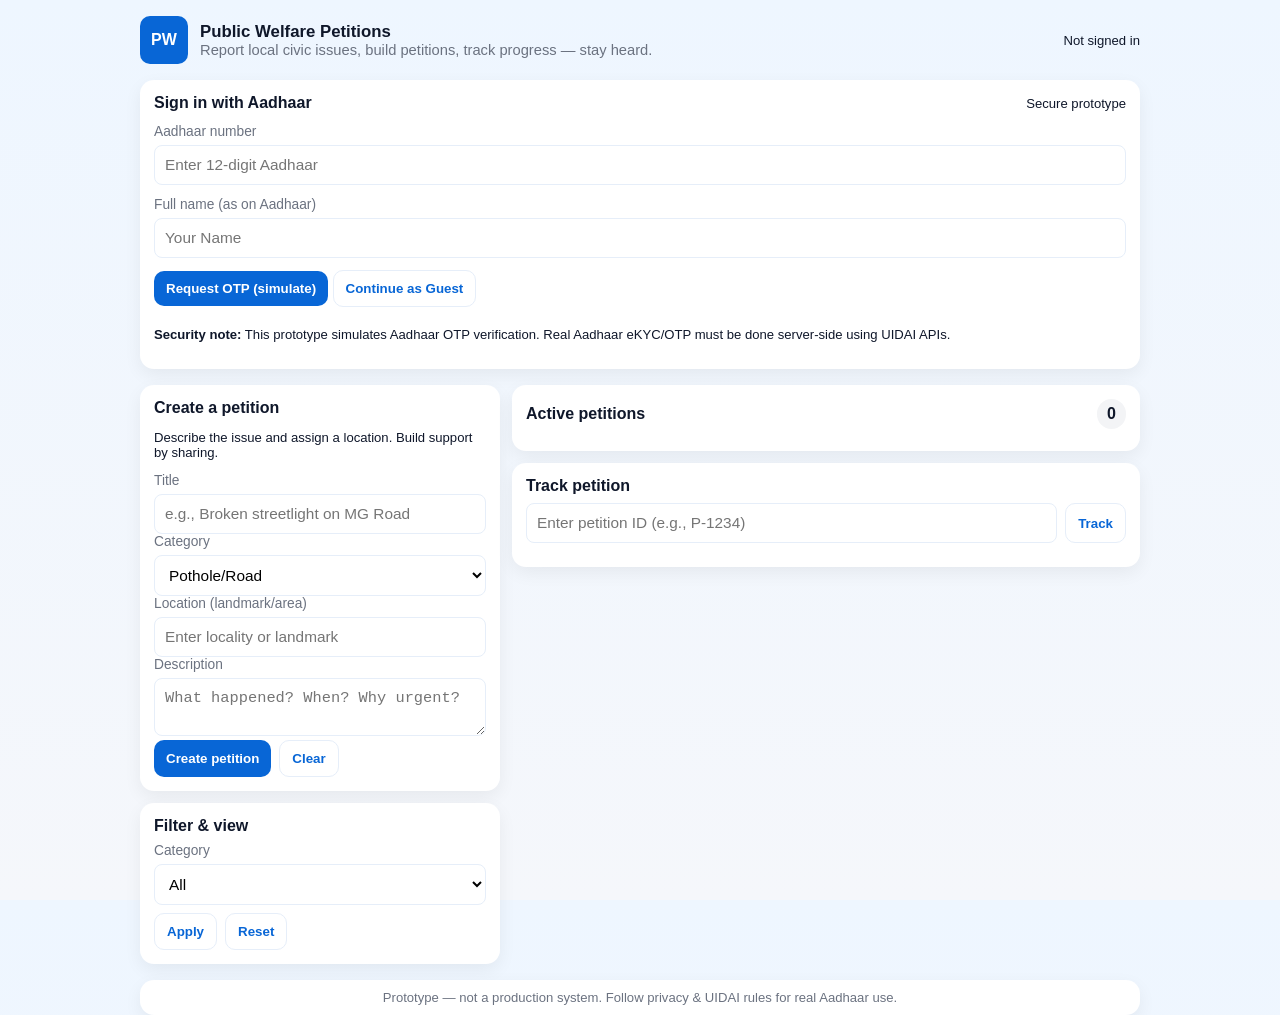
==== index.html @ dac9bf45 "Add files via upload" ====
<!doctype html>
<html lang="en">
<head>
  <meta charset="utf-8" />
  <meta name="viewport" content="width=device-width,initial-scale=1" />
  <title>Public Welfare Petitions — Prototype</title>
  <link rel="stylesheet" href="style.css" />
</head>
<body>
  <div class="app">
    <header>
      <div class="brand">
        <div class="logo">PW</div>
        <div>
          <h1>Public Welfare Petitions</h1>
          <p class="lead">Report local civic issues, build petitions, track progress — stay heard.</p>
        </div>
      </div>
      <div id="userPanel" class="muted small">Not signed in</div>
    </header>

    <!-- ---------- AUTH CARD ---------- -->
    <section class="card auth" id="authCard">
      <div style="display:flex;justify-content:space-between;align-items:center">
        <strong>Sign in with Aadhaar</strong>
        <span class="muted small">Secure prototype</span>
      </div>

      <div class="group">
        <label for="aadhaar">Aadhaar number</label>
        <input id="aadhaar" type="text" inputmode="numeric" maxlength="12" placeholder="Enter 12-digit Aadhaar" />
      </div>

      <div class="group">
        <label for="fullName">Full name (as on Aadhaar)</label>
        <input id="fullName" type="text" placeholder="Your Name" />
      </div>

      <div class="row">
        <button id="startVerify">Request OTP (simulate)</button>
        <button id="continueGuest" class="btn-ghost">Continue as Guest</button>
      </div>

      <p class="muted small" style="margin-top:8px">
        <strong>Security note:</strong> This prototype simulates Aadhaar OTP verification. Real Aadhaar eKYC/OTP must be done server-side using UIDAI APIs.
      </p>
    </section>

    <!-- ---------- MAIN GRID: Left = controls, Right = petitions ---------- -->
    <div class="main-grid">
      <!-- Left column: Create petition & filters -->
      <aside>
        <div class="card">
          <strong>Create a petition</strong>
          <p class="muted small">Describe the issue and assign a location. Build support by sharing.</p>

          <form id="petitionForm">
            <div class="group">
              <label for="title">Title</label>
              <input id="title" type="text" required placeholder="e.g., Broken streetlight on MG Road" />
            </div>
            <div class="group">
              <label for="category">Category</label>
              <select id="category">
                <option>Pothole/Road</option>
                <option>Streetlight</option>
                <option>Garbage</option>
                <option>Public Transport</option>
                <option>Water/Sewerage</option>
                <option>Other</option>
              </select>
            </div>
            <div class="group">
              <label for="location">Location (landmark/area)</label>
              <input id="location" type="text" placeholder="Enter locality or landmark" />
            </div>
            <div class="group">
              <label for="description">Description</label>
              <textarea id="description" placeholder="What happened? When? Why urgent?"></textarea>
            </div>

            <div style="display:flex;gap:8px">
              <button type="submit">Create petition</button>
              <button type="button" class="btn-ghost" id="clearForm">Clear</button>
            </div>
          </form>
        </div>

        <div class="card" style="margin-top:12px">
          <strong>Filter & view</strong>
          <div style="margin-top:8px">
            <label for="filterCategory">Category</label>
            <select id="filterCategory">
              <option value="">All</option>
              <option>Pothole/Road</option>
              <option>Streetlight</option>
              <option>Garbage</option>
              <option>Public Transport</option>
              <option>Water/Sewerage</option>
              <option>Other</option>
            </select>
          </div>
          <div style="margin-top:8px;display:flex;gap:8px">
            <button id="applyFilter" class="btn-ghost">Apply</button>
            <button id="resetFilter" class="btn-ghost">Reset</button>
          </div>
        </div>
      </aside>

      <!-- Right column: petitions -->
      <main>
        <div class="card">
          <div style="display:flex;align-items:center;gap:8px;margin-bottom:8px">
            <strong>Active petitions</strong>
            <div class="pill right" id="totalCount">0</div>
          </div>
          <div id="petitionList" style="display:grid;gap:10px"></div>
        </div>

        <div class="card" style="margin-top:12px">
          <strong>Track petition</strong>
          <div style="display:flex;gap:8px;margin-top:8px">
            <input id="trackId" type="text" placeholder="Enter petition ID (e.g., P-1234)" />
            <button id="trackBtn" class="btn-ghost">Track</button>
          </div>
          <div id="trackResult" style="margin-top:10px" class="muted small"></div>
        </div>
      </main>
    </div>

    <div class="footer card">Prototype — not a production system. Follow privacy & UIDAI rules for real Aadhaar use.</div>
  </div>

  <!-- Modal: OTP (simulated) -->
  <div id="otpModal" class="modal-backdrop">
    <div class="modal">
      <strong>Enter OTP</strong>
      <p class="muted small">We sent a 6-digit OTP to the mobile linked with Aadhaar (simulation).</p>
      <div style="margin-top:8px">
        <input id="otpInput" maxlength="6" placeholder="123456" />
      </div>
      <div style="display:flex;gap:8px;margin-top:10px">
        <button id="confirmOtp">Confirm</button>
        <button id="cancelOtp" class="btn-ghost">Cancel</button>
      </div>
    </div>
  </div>

  <script src="script.js"></script>
</body>
</html>
---- style.css ----
:root{
  --bg:#f5f7fb;
  --card:#ffffff;
  --accent:#0866d6;
  --muted:#6b7280;
}
*{box-sizing:border-box}
html,body{height:100%;margin:0;font-family:Inter,Arial,sans-serif}
body{background:linear-gradient(180deg,#eef6ff 0%,var(--bg) 100%);padding:16px;color:#0f172a}
.app{max-width:1000px;margin:0 auto;display:grid;gap:16px}
header{display:flex;align-items:center;justify-content:space-between}
.brand{display:flex;gap:12px;align-items:center}
.logo{width:48px;height:48px;border-radius:10px;background:var(--accent);display:flex;align-items:center;justify-content:center;color:white;font-weight:700}
h1{font-size:1.05rem;margin:0}
p.lead{margin:0;color:var(--muted);font-size:.92rem}
.card{background:var(--card);border-radius:14px;padding:14px;box-shadow:0 6px 18px rgba(2,6,23,0.06)}
.auth{display:grid;gap:12px}
label{font-size:.86rem;color:var(--muted);margin-bottom:6px;display:block}
input, textarea, select{width:100%;padding:10px;border-radius:8px;border:1px solid #e6eef9;background:transparent;font-size:.96rem}
button{cursor:pointer;border:0;background:var(--accent);color:white;padding:10px 12px;border-radius:10px;font-weight:600}
.btn-ghost{background:transparent;border:1px solid #e6eef9;color:var(--accent)}
.main-grid{display:grid;gap:12px}
@media(min-width:880px){.main-grid{grid-template-columns:360px 1fr}}
.petition{display:flex;gap:12px;align-items:flex-start;padding:10px;border:1px solid #eef4ff;border-radius:10px}
.petition h3{margin:.1rem 0;font-size:1rem}
.petition .meta{font-size:.82rem;color:var(--muted)}
.status{padding:6px 8px;border-radius:999px;font-weight:700;font-size:.78rem}
.status.open{background:#ecfdf5;color:#059669}
.status.inprogress{background:#fef3c7;color:#b45309}
.status.resolved{background:#d1fae5;color:#065f46}
.small{font-size:.82rem}
.right{margin-left:auto}
.pill{display:inline-block;padding:6px 10px;border-radius:999px;background:#f3f4f6;font-weight:600}
.footer{text-align:center;color:var(--muted);font-size:.82rem;padding:10px 4px}
.modal-backdrop{position:fixed;inset:0;background:rgba(2,6,23,0.45);display:none;align-items:center;justify-content:center;padding:20px;z-index:999}
.modal{background:var(--card);padding:18px;border-radius:12px;max-width:420px;width:100%}
.show{display:flex}
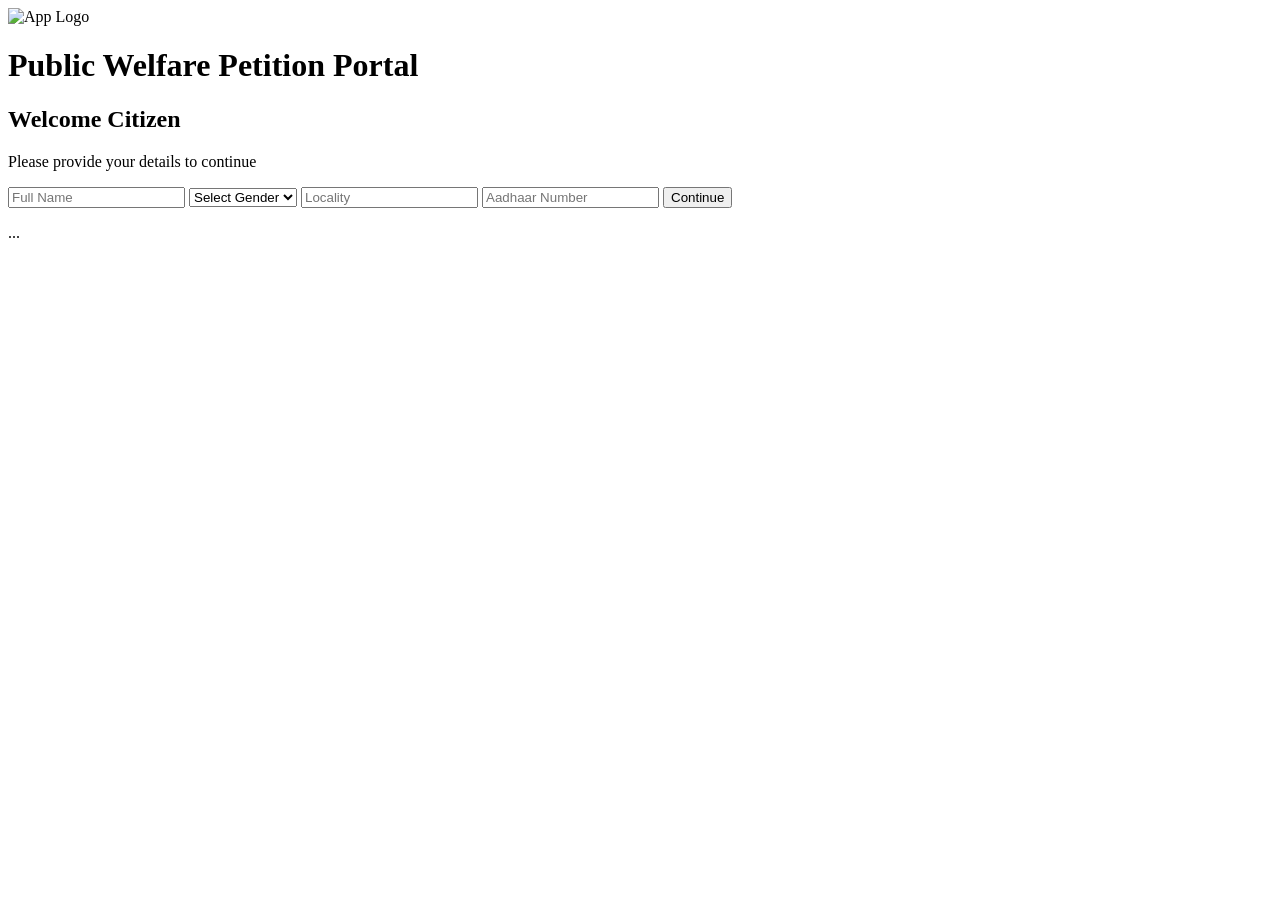
==== commit 5f9383e1: "index.html" ====
--- a/index.html
+++ b/index.html
@@ -1,151 +1,42 @@
-<!doctype html>
+<!DOCTYPE html>
 <html lang="en">
 <head>
-  <meta charset="utf-8" />
-  <meta name="viewport" content="width=device-width,initial-scale=1" />
-  <title>Public Welfare Petitions — Prototype</title>
-  <link rel="stylesheet" href="style.css" />
+  <meta charset="UTF-8">
+  <meta name="viewport" content="width=device-width, initial-scale=1.0">
+  <title>Public Welfare Petition</title>
+  <link rel="stylesheet" href="styles.css">
 </head>
 <body>
-  <div class="app">
-    <header>
-      <div class="brand">
-        <div class="logo">PW</div>
-        <div>
-          <h1>Public Welfare Petitions</h1>
-          <p class="lead">Report local civic issues, build petitions, track progress — stay heard.</p>
-        </div>
-      </div>
-      <div id="userPanel" class="muted small">Not signed in</div>
-    </header>
+  <!-- App Header with Logo -->
+  <header>
+    <img src="nagrikmanch.png" alt="App Logo" class="app-logo">
+    <h1>Public Welfare Petition Portal</h1>
+  </header>
 
-    <!-- ---------- AUTH CARD ---------- -->
-    <section class="card auth" id="authCard">
-      <div style="display:flex;justify-content:space-between;align-items:center">
-        <strong>Sign in with Aadhaar</strong>
-        <span class="muted small">Secure prototype</span>
-      </div>
-
-      <div class="group">
-        <label for="aadhaar">Aadhaar number</label>
-        <input id="aadhaar" type="text" inputmode="numeric" maxlength="12" placeholder="Enter 12-digit Aadhaar" />
-      </div>
-
-      <div class="group">
-        <label for="fullName">Full name (as on Aadhaar)</label>
-        <input id="fullName" type="text" placeholder="Your Name" />
-      </div>
-
-      <div class="row">
-        <button id="startVerify">Request OTP (simulate)</button>
-        <button id="continueGuest" class="btn-ghost">Continue as Guest</button>
-      </div>
-
-      <p class="muted small" style="margin-top:8px">
-        <strong>Security note:</strong> This prototype simulates Aadhaar OTP verification. Real Aadhaar eKYC/OTP must be done server-side using UIDAI APIs.
-      </p>
-    </section>
-
-    <!-- ---------- MAIN GRID: Left = controls, Right = petitions ---------- -->
-    <div class="main-grid">
-      <!-- Left column: Create petition & filters -->
-      <aside>
-        <div class="card">
-          <strong>Create a petition</strong>
-          <p class="muted small">Describe the issue and assign a location. Build support by sharing.</p>
-
-          <form id="petitionForm">
-            <div class="group">
-              <label for="title">Title</label>
-              <input id="title" type="text" required placeholder="e.g., Broken streetlight on MG Road" />
-            </div>
-            <div class="group">
-              <label for="category">Category</label>
-              <select id="category">
-                <option>Pothole/Road</option>
-                <option>Streetlight</option>
-                <option>Garbage</option>
-                <option>Public Transport</option>
-                <option>Water/Sewerage</option>
-                <option>Other</option>
-              </select>
-            </div>
-            <div class="group">
-              <label for="location">Location (landmark/area)</label>
-              <input id="location" type="text" placeholder="Enter locality or landmark" />
-            </div>
-            <div class="group">
-              <label for="description">Description</label>
-              <textarea id="description" placeholder="What happened? When? Why urgent?"></textarea>
-            </div>
-
-            <div style="display:flex;gap:8px">
-              <button type="submit">Create petition</button>
-              <button type="button" class="btn-ghost" id="clearForm">Clear</button>
-            </div>
-          </form>
-        </div>
-
-        <div class="card" style="margin-top:12px">
-          <strong>Filter & view</strong>
-          <div style="margin-top:8px">
-            <label for="filterCategory">Category</label>
-            <select id="filterCategory">
-              <option value="">All</option>
-              <option>Pothole/Road</option>
-              <option>Streetlight</option>
-              <option>Garbage</option>
-              <option>Public Transport</option>
-              <option>Water/Sewerage</option>
-              <option>Other</option>
-            </select>
-          </div>
-          <div style="margin-top:8px;display:flex;gap:8px">
-            <button id="applyFilter" class="btn-ghost">Apply</button>
-            <button id="resetFilter" class="btn-ghost">Reset</button>
-          </div>
-        </div>
-      </aside>
-
-      <!-- Right column: petitions -->
-      <main>
-        <div class="card">
-          <div style="display:flex;align-items:center;gap:8px;margin-bottom:8px">
-            <strong>Active petitions</strong>
-            <div class="pill right" id="totalCount">0</div>
-          </div>
-          <div id="petitionList" style="display:grid;gap:10px"></div>
-        </div>
-
-        <div class="card" style="margin-top:12px">
-          <strong>Track petition</strong>
-          <div style="display:flex;gap:8px;margin-top:8px">
-            <input id="trackId" type="text" placeholder="Enter petition ID (e.g., P-1234)" />
-            <button id="trackBtn" class="btn-ghost">Track</button>
-          </div>
-          <div id="trackResult" style="margin-top:10px" class="muted small"></div>
-        </div>
-      </main>
-    </div>
-
-    <div class="footer card">Prototype — not a production system. Follow privacy & UIDAI rules for real Aadhaar use.</div>
+  <!-- Welcome Page -->
+  <div class="container" id="welcomePage">
+    <h2>Welcome Citizen</h2>
+    <p>Please provide your details to continue</p>
+    <form id="welcomeForm">
+      <input type="text" id="name" placeholder="Full Name" required>
+      <select id="gender" required>
+        <option value="">Select Gender</option>
+        <option>Male</option>
+        <option>Female</option>
+        <option>Other</option>
+      </select>
+      <input type="text" id="locality" placeholder="Locality" required>
+      <input type="text" id="aadhaar" placeholder="Aadhaar Number" maxlength="12" required>
+      <button type="submit">Continue</button>
+    </form>
   </div>
 
-  <!-- Modal: OTP (simulated) -->
-  <div id="otpModal" class="modal-backdrop">
-    <div class="modal">
-      <strong>Enter OTP</strong>
-      <p class="muted small">We sent a 6-digit OTP to the mobile linked with Aadhaar (simulation).</p>
-      <div style="margin-top:8px">
-        <input id="otpInput" maxlength="6" placeholder="123456" />
-      </div>
-      <div style="display:flex;gap:8px;margin-top:10px">
-        <button id="confirmOtp">Confirm</button>
-        <button id="cancelOtp" class="btn-ghost">Cancel</button>
-      </div>
-    </div>
+  <!-- Home Page -->
+  <div class="container hidden" id="homePage">
+    <p id="welcomeUser"></p>
+    ...
   </div>
 
   <script src="script.js"></script>
 </body>
-</html>+</html>
